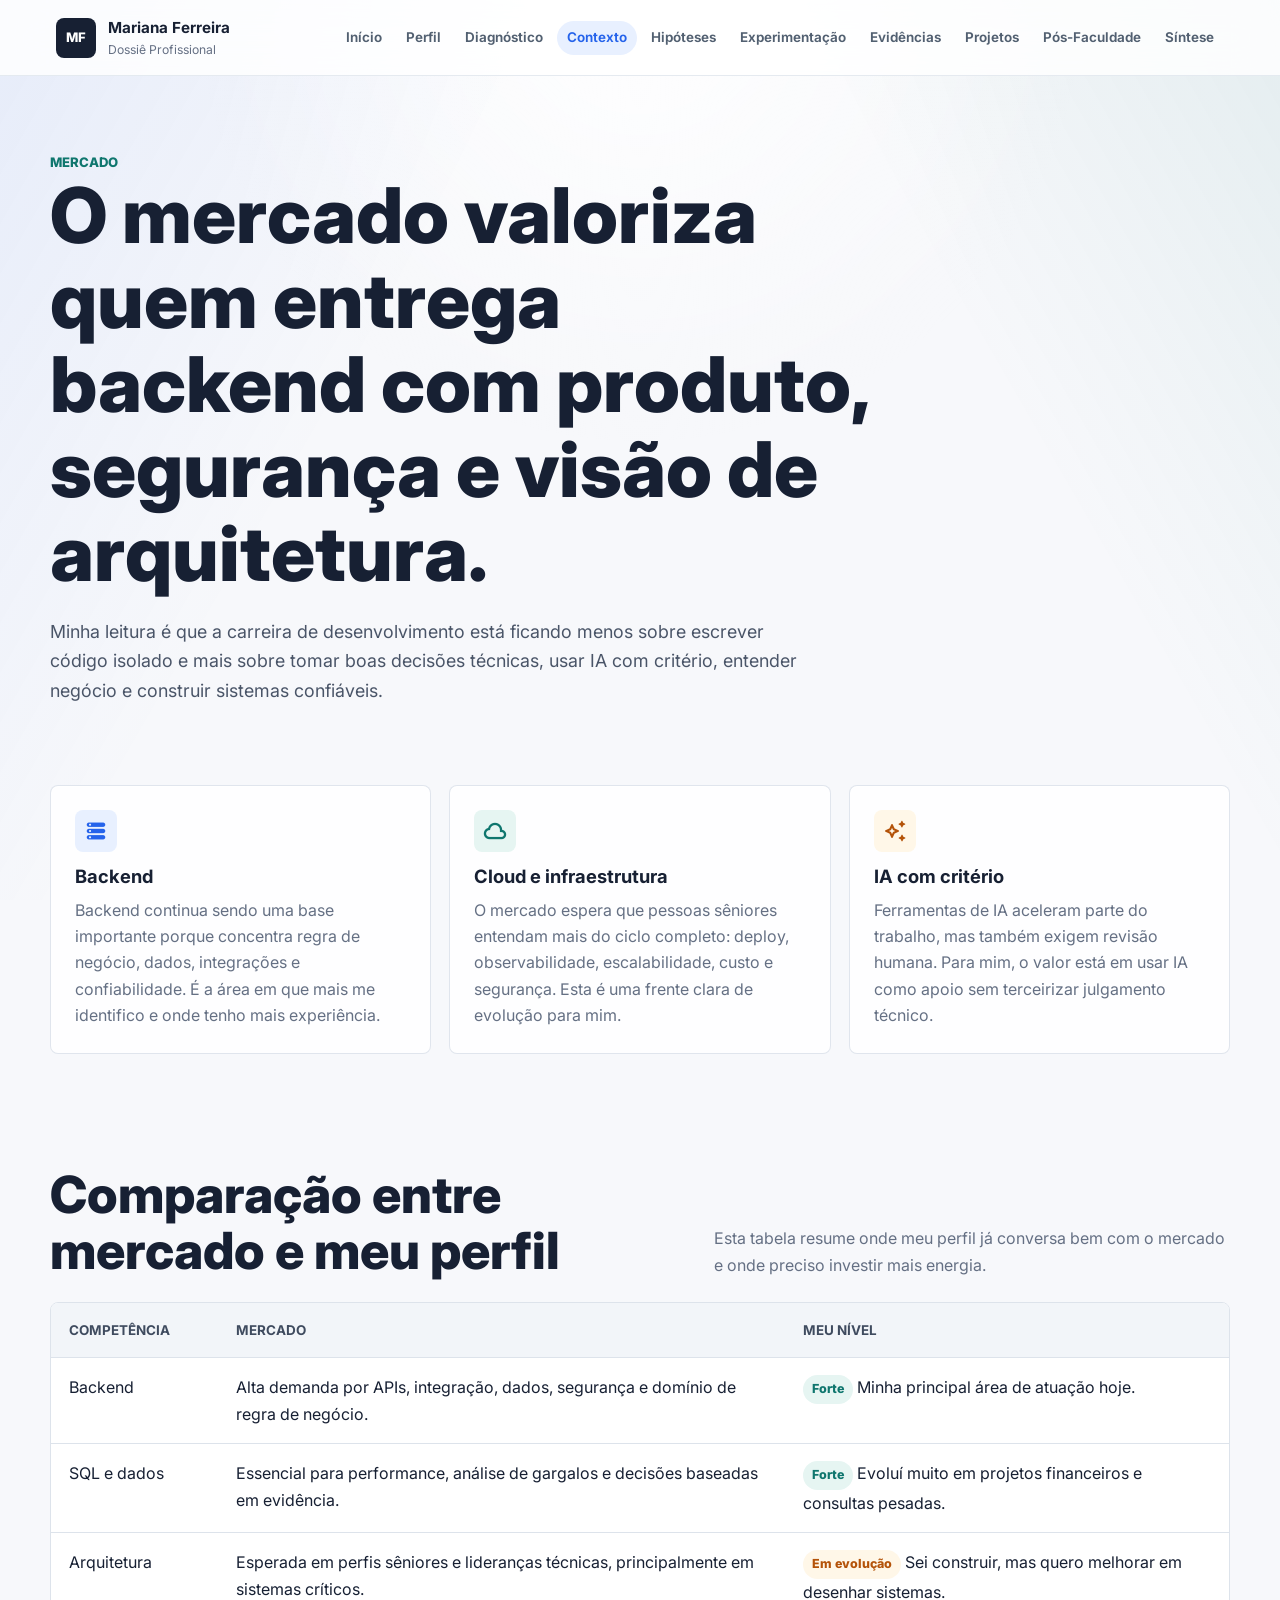
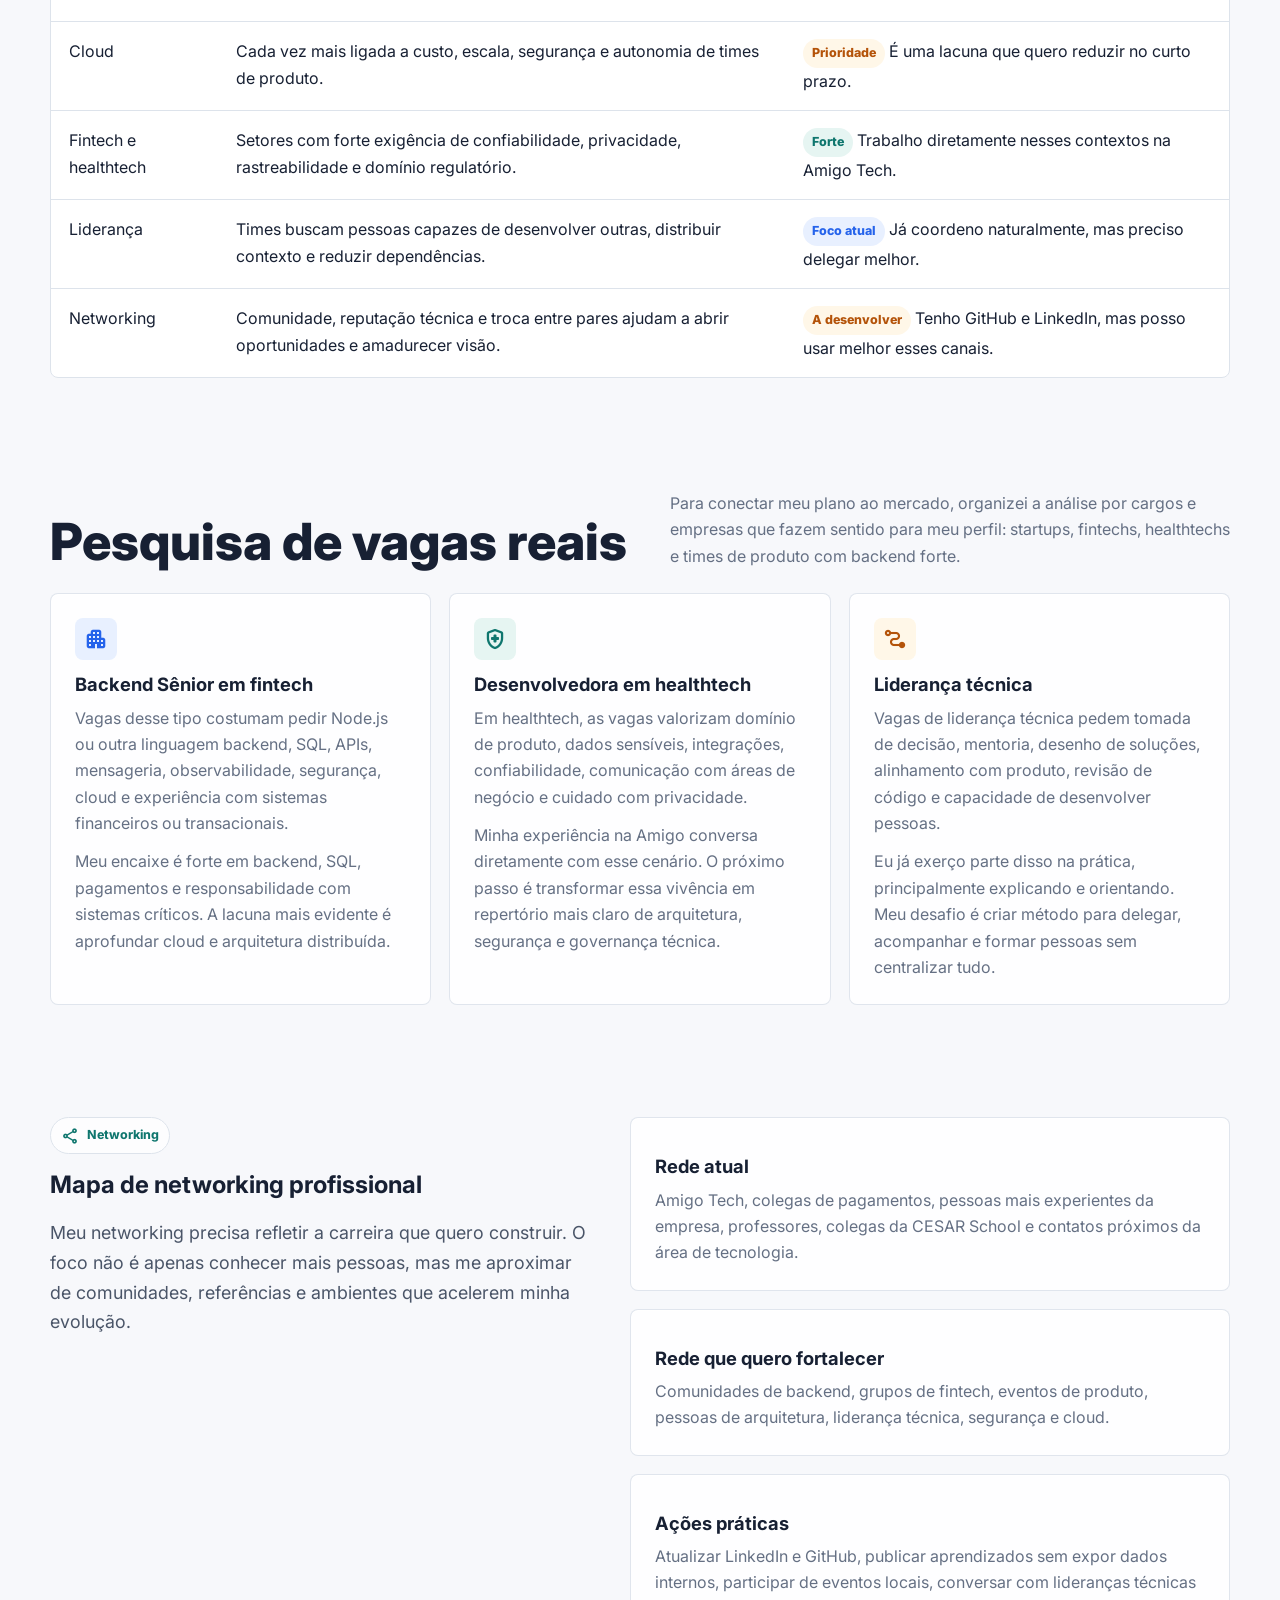
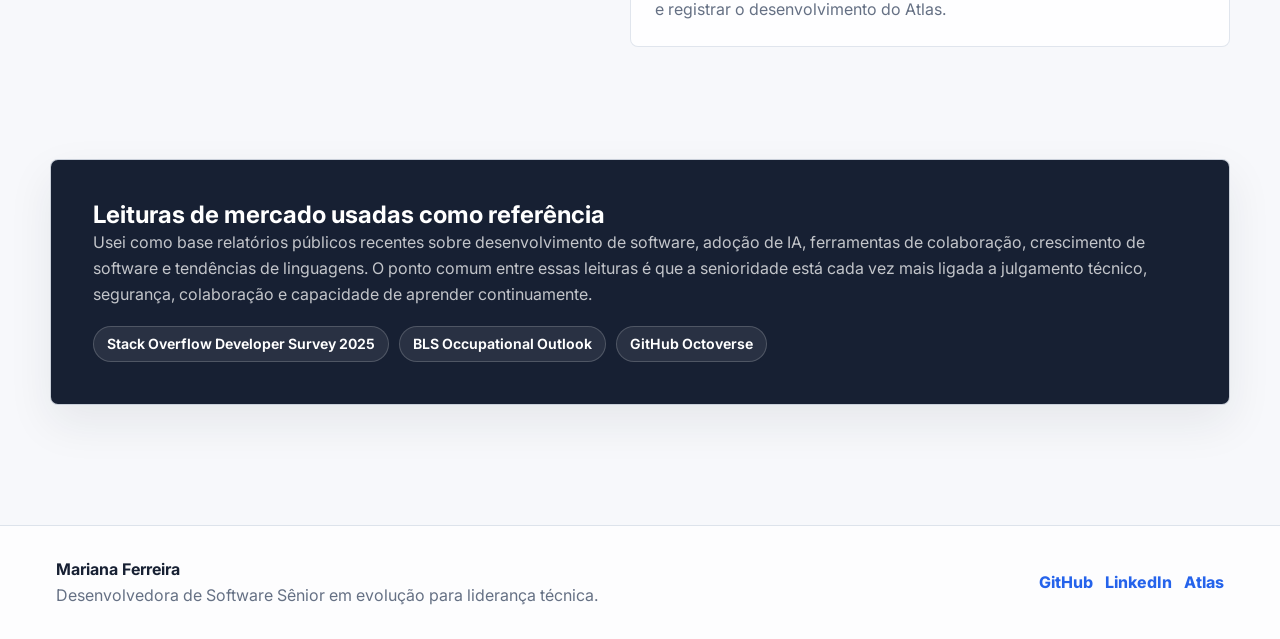
==== contexto.html @ 7edafbb2 "Mover dossie para raiz do repositorio" ====
<!DOCTYPE html>
<html lang="pt-BR">
<head>
  <meta charset="UTF-8">
  <meta name="viewport" content="width=device-width, initial-scale=1.0">
  <title>Contexto e Empregabilidade | Mariana Ferreira</title>
  <link rel="preconnect" href="https://fonts.googleapis.com">
  <link rel="preconnect" href="https://fonts.gstatic.com" crossorigin>
  <link href="https://fonts.googleapis.com/css2?family=Inter:wght@400;500;600;700;800;900&family=Material+Symbols+Rounded:opsz,wght,FILL,GRAD@20..48,400..700,0..1,0&display=swap" rel="stylesheet">
  <link rel="stylesheet" href="css/style.css">
</head>
<body>
  <header class="site-header" data-site-header></header>
  <main class="page">
    <section class="page-hero">
      <div class="container">
        <span class="kicker">Mercado</span>
        <h1>O mercado valoriza quem entrega backend com produto, segurança e visão de arquitetura.</h1>
        <p class="lead">Minha leitura é que a carreira de desenvolvimento está ficando menos sobre escrever código isolado e mais sobre tomar boas decisões técnicas, usar IA com critério, entender negócio e construir sistemas confiáveis.</p>
      </div>
    </section>

    <section class="section">
      <div class="container grid three">
        <article class="card reveal">
          <span class="icon"><span class="material-symbols-rounded">storage</span></span>
          <h3>Backend</h3>
          <p>Backend continua sendo uma base importante porque concentra regra de negócio, dados, integrações e confiabilidade. É a área em que mais me identifico e onde tenho mais experiência.</p>
        </article>
        <article class="card reveal">
          <span class="icon green"><span class="material-symbols-rounded">cloud</span></span>
          <h3>Cloud e infraestrutura</h3>
          <p>O mercado espera que pessoas sêniores entendam mais do ciclo completo: deploy, observabilidade, escalabilidade, custo e segurança. Esta é uma frente clara de evolução para mim.</p>
        </article>
        <article class="card reveal">
          <span class="icon amber"><span class="material-symbols-rounded">auto_awesome</span></span>
          <h3>IA com critério</h3>
          <p>Ferramentas de IA aceleram parte do trabalho, mas também exigem revisão humana. Para mim, o valor está em usar IA como apoio sem terceirizar julgamento técnico.</p>
        </article>
      </div>
    </section>

    <section class="section">
      <div class="container">
        <div class="section-header reveal">
          <h2>Comparação entre mercado e meu perfil</h2>
          <p>Esta tabela resume onde meu perfil já conversa bem com o mercado e onde preciso investir mais energia.</p>
        </div>
        <div class="table-wrap reveal">
          <table>
            <thead>
              <tr>
                <th>Competência</th>
                <th>Mercado</th>
                <th>Meu nível</th>
              </tr>
            </thead>
            <tbody>
              <tr>
                <td>Backend</td>
                <td>Alta demanda por APIs, integração, dados, segurança e domínio de regra de negócio.</td>
                <td><span class="level">Forte</span> Minha principal área de atuação hoje.</td>
              </tr>
              <tr>
                <td>SQL e dados</td>
                <td>Essencial para performance, análise de gargalos e decisões baseadas em evidência.</td>
                <td><span class="level">Forte</span> Evoluí muito em projetos financeiros e consultas pesadas.</td>
              </tr>
              <tr>
                <td>Arquitetura</td>
                <td>Esperada em perfis sêniores e lideranças técnicas, principalmente em sistemas críticos.</td>
                <td><span class="level growth">Em evolução</span> Sei construir, mas quero melhorar em desenhar sistemas.</td>
              </tr>
              <tr>
                <td>Cloud</td>
                <td>Cada vez mais ligada a custo, escala, segurança e autonomia de times de produto.</td>
                <td><span class="level growth">Prioridade</span> É uma lacuna que quero reduzir no curto prazo.</td>
              </tr>
              <tr>
                <td>Fintech e healthtech</td>
                <td>Setores com forte exigência de confiabilidade, privacidade, rastreabilidade e domínio regulatório.</td>
                <td><span class="level">Forte</span> Trabalho diretamente nesses contextos na Amigo Tech.</td>
              </tr>
              <tr>
                <td>Liderança</td>
                <td>Times buscam pessoas capazes de desenvolver outras, distribuir contexto e reduzir dependências.</td>
                <td><span class="level focus">Foco atual</span> Já coordeno naturalmente, mas preciso delegar melhor.</td>
              </tr>
              <tr>
                <td>Networking</td>
                <td>Comunidade, reputação técnica e troca entre pares ajudam a abrir oportunidades e amadurecer visão.</td>
                <td><span class="level growth">A desenvolver</span> Tenho GitHub e LinkedIn, mas posso usar melhor esses canais.</td>
              </tr>
            </tbody>
          </table>
        </div>
      </div>
    </section>

    <section class="section">
      <div class="container">
        <div class="section-header reveal">
          <h2>Pesquisa de vagas reais</h2>
          <p>Para conectar meu plano ao mercado, organizei a análise por cargos e empresas que fazem sentido para meu perfil: startups, fintechs, healthtechs e times de produto com backend forte.</p>
        </div>
        <div class="grid three">
          <article class="card reveal">
            <span class="icon"><span class="material-symbols-rounded">apartment</span></span>
            <h3>Backend Sênior em fintech</h3>
            <p>Vagas desse tipo costumam pedir Node.js ou outra linguagem backend, SQL, APIs, mensageria, observabilidade, segurança, cloud e experiência com sistemas financeiros ou transacionais.</p>
            <p>Meu encaixe é forte em backend, SQL, pagamentos e responsabilidade com sistemas críticos. A lacuna mais evidente é aprofundar cloud e arquitetura distribuída.</p>
          </article>
          <article class="card reveal">
            <span class="icon green"><span class="material-symbols-rounded">health_and_safety</span></span>
            <h3>Desenvolvedora em healthtech</h3>
            <p>Em healthtech, as vagas valorizam domínio de produto, dados sensíveis, integrações, confiabilidade, comunicação com áreas de negócio e cuidado com privacidade.</p>
            <p>Minha experiência na Amigo conversa diretamente com esse cenário. O próximo passo é transformar essa vivência em repertório mais claro de arquitetura, segurança e governança técnica.</p>
          </article>
          <article class="card reveal">
            <span class="icon amber"><span class="material-symbols-rounded">conversion_path</span></span>
            <h3>Liderança técnica</h3>
            <p>Vagas de liderança técnica pedem tomada de decisão, mentoria, desenho de soluções, alinhamento com produto, revisão de código e capacidade de desenvolver pessoas.</p>
            <p>Eu já exerço parte disso na prática, principalmente explicando e orientando. Meu desafio é criar método para delegar, acompanhar e formar pessoas sem centralizar tudo.</p>
          </article>
        </div>
      </div>
    </section>

    <section class="section">
      <div class="container split">
        <div class="reveal">
          <span class="eyebrow"><span class="material-symbols-rounded">share</span> Networking</span>
          <h2>Mapa de networking profissional</h2>
          <p class="hero-copy">Meu networking precisa refletir a carreira que quero construir. O foco não é apenas conhecer mais pessoas, mas me aproximar de comunidades, referências e ambientes que acelerem minha evolução.</p>
        </div>
        <div class="grid">
          <article class="card reveal">
            <h3>Rede atual</h3>
            <p>Amigo Tech, colegas de pagamentos, pessoas mais experientes da empresa, professores, colegas da CESAR School e contatos próximos da área de tecnologia.</p>
          </article>
          <article class="card reveal">
            <h3>Rede que quero fortalecer</h3>
            <p>Comunidades de backend, grupos de fintech, eventos de produto, pessoas de arquitetura, liderança técnica, segurança e cloud.</p>
          </article>
          <article class="card reveal">
            <h3>Ações práticas</h3>
            <p>Atualizar LinkedIn e GitHub, publicar aprendizados sem expor dados internos, participar de eventos locais, conversar com lideranças técnicas e registrar o desenvolvimento do Atlas.</p>
          </article>
        </div>
      </div>
    </section>

    <section class="section">
      <div class="container feature-band reveal">
        <h2>Leituras de mercado usadas como referência</h2>
        <p>Usei como base relatórios públicos recentes sobre desenvolvimento de software, adoção de IA, ferramentas de colaboração, crescimento de software e tendências de linguagens. O ponto comum entre essas leituras é que a senioridade está cada vez mais ligada a julgamento técnico, segurança, colaboração e capacidade de aprender continuamente.</p>
        <div class="chips">
          <span class="chip">Stack Overflow Developer Survey 2025</span>
          <span class="chip">BLS Occupational Outlook</span>
          <span class="chip">GitHub Octoverse</span>
        </div>
      </div>
    </section>
  </main>
  <footer class="site-footer" data-site-footer></footer>
  <script src="js/main.js"></script>
</body>
</html>
---- css/style.css ----
:root {
  --bg: #f7f8fb;
  --surface: #ffffff;
  --surface-soft: #eef4f8;
  --text: #172033;
  --muted: #657084;
  --line: #dde3eb;
  --primary: #2563eb;
  --primary-quiet: #e8f0ff;
  --green: #0f766e;
  --green-quiet: #e6f5f2;
  --rose: #be123c;
  --rose-quiet: #fff1f3;
  --amber: #b45309;
  --amber-quiet: #fff7e8;
  --shadow: 0 18px 45px rgba(23, 32, 51, 0.08);
  --shadow-soft: 0 10px 30px rgba(23, 32, 51, 0.06);
  --radius: 8px;
  --radius-sm: 6px;
  --container: 1180px;
}

* {
  box-sizing: border-box;
}

html {
  scroll-behavior: smooth;
}

body {
  margin: 0;
  background: var(--bg);
  color: var(--text);
  font-family: "Inter", system-ui, -apple-system, BlinkMacSystemFont, "Segoe UI", sans-serif;
  font-size: 16px;
  line-height: 1.65;
}

body::before {
  content: "";
  position: fixed;
  inset: 0;
  z-index: -1;
  background:
    linear-gradient(120deg, rgba(37, 99, 235, 0.08), transparent 32%),
    linear-gradient(240deg, rgba(15, 118, 110, 0.08), transparent 28%),
    radial-gradient(circle at 50% 0, rgba(255, 255, 255, 0.9), transparent 40%);
}

a {
  color: inherit;
  text-decoration: none;
}

img {
  display: block;
  max-width: 100%;
}

p {
  margin: 0;
  color: var(--muted);
}

h1,
h2,
h3,
h4 {
  margin: 0;
  line-height: 1.1;
  letter-spacing: 0;
}

.material-symbols-rounded {
  font-variation-settings: "FILL" 0, "wght" 500, "GRAD" 0, "opsz" 24;
}

.site-header {
  position: fixed;
  top: 0;
  left: 0;
  right: 0;
  z-index: 20;
  display: flex;
  align-items: center;
  justify-content: space-between;
  gap: 24px;
  min-height: 76px;
  padding: 14px clamp(20px, 5vw, 56px);
  background: rgba(255, 255, 255, 0.82);
  border-bottom: 1px solid rgba(221, 227, 235, 0.75);
  backdrop-filter: blur(20px);
}

.brand {
  display: inline-flex;
  align-items: center;
  gap: 12px;
  min-width: max-content;
}

.brand-mark {
  display: grid;
  place-items: center;
  width: 40px;
  height: 40px;
  border-radius: var(--radius);
  background: #172033;
  color: #ffffff;
  font-weight: 800;
  font-size: 0.82rem;
}

.brand strong,
.brand small {
  display: block;
}

.brand strong {
  font-size: 0.95rem;
}

.brand small {
  color: var(--muted);
  font-size: 0.76rem;
}

.site-nav {
  display: flex;
  align-items: center;
  justify-content: flex-end;
  gap: 4px;
  flex-wrap: wrap;
}

.site-nav a {
  display: inline-flex;
  align-items: center;
  min-height: 34px;
  padding: 0 10px;
  border-radius: 999px;
  color: #526071;
  font-size: 0.84rem;
  font-weight: 650;
  transition: background 180ms ease, color 180ms ease, transform 180ms ease;
}

.site-nav a:hover {
  background: var(--surface-soft);
  color: var(--text);
  transform: translateY(-1px);
}

.site-nav a.active {
  background: var(--primary-quiet);
  color: var(--primary);
}

.nav-toggle {
  display: none;
  width: 42px;
  height: 42px;
  border: 1px solid var(--line);
  border-radius: var(--radius);
  background: var(--surface);
  color: var(--text);
}

.page {
  padding-top: 76px;
}

.container {
  width: min(100% - 40px, var(--container));
  margin: 0 auto;
}

.hero {
  padding: 52px 0 34px;
}

.hero-grid {
  display: grid;
  grid-template-columns: minmax(0, 1.08fr) minmax(320px, 0.72fr);
  align-items: center;
  gap: 64px;
}

.eyebrow {
  display: inline-flex;
  align-items: center;
  gap: 8px;
  width: fit-content;
  margin-bottom: 18px;
  padding: 7px 10px;
  border: 1px solid var(--line);
  border-radius: 999px;
  background: rgba(255, 255, 255, 0.7);
  color: var(--green);
  font-size: 0.78rem;
  font-weight: 750;
}

.eyebrow .material-symbols-rounded {
  font-size: 18px;
}

.hero h1,
.page-hero h1 {
  max-width: 840px;
  color: var(--text);
  font-size: clamp(2.8rem, 6vw, 5.9rem);
  font-weight: 830;
}

.hero h1 span,
.page-hero h1 span {
  color: var(--primary);
}

.hero .home-title {
  max-width: 720px;
  font-size: clamp(4.5rem, 8.2vw, 7.5rem);
  line-height: 0.9;
}

.hero-subtitle {
  max-width: 720px;
  margin-top: 20px;
  color: var(--text);
  font-size: clamp(1.55rem, 3vw, 2.55rem);
  font-weight: 780;
  line-height: 1.14;
}

.hero-copy,
.page-hero .lead {
  max-width: 760px;
  margin-top: 20px;
  color: #4a5568;
  font-size: 1.12rem;
}

.hero-actions,
.action-row {
  display: flex;
  flex-wrap: wrap;
  gap: 12px;
  margin-top: 24px;
}

.button {
  display: inline-flex;
  align-items: center;
  justify-content: center;
  gap: 8px;
  min-height: 44px;
  padding: 0 16px;
  border: 1px solid var(--line);
  border-radius: var(--radius);
  background: var(--surface);
  color: var(--text);
  font-weight: 760;
  transition: transform 180ms ease, box-shadow 180ms ease, background 180ms ease;
}

.button:hover {
  transform: translateY(-2px);
  box-shadow: var(--shadow-soft);
}

.button.primary {
  border-color: var(--text);
  background: var(--text);
  color: #ffffff;
}

.photo-card {
  position: relative;
  overflow: hidden;
  min-height: 420px;
  border: 1px solid rgba(221, 227, 235, 0.9);
  border-radius: var(--radius);
  background:
    linear-gradient(145deg, rgba(23, 32, 51, 0.72), rgba(37, 99, 235, 0.26)),
    url("../assets/img/portrait-placeholder.svg") center/cover;
  box-shadow: var(--shadow);
}

.photo-card::after {
  content: "";
  position: absolute;
  inset: 18px;
  border: 1px solid rgba(255, 255, 255, 0.18);
  border-radius: var(--radius);
}

.photo-card-content {
  position: absolute;
  inset: auto 22px 22px;
  z-index: 2;
  padding: 18px;
  border-radius: var(--radius);
  background: rgba(255, 255, 255, 0.94);
  backdrop-filter: blur(16px);
}

.photo-card-content strong {
  display: block;
  font-size: 1.35rem;
}

.photo-card-content span {
  color: var(--muted);
}

.section {
  padding: 56px 0;
}

.section.compact {
  padding: 36px 0;
}

.section-header {
  display: flex;
  align-items: end;
  justify-content: space-between;
  gap: 28px;
  margin-bottom: 24px;
}

.section-header h2,
.page-hero h2 {
  font-size: clamp(2rem, 4vw, 3.5rem);
  font-weight: 820;
}

.section-header p {
  max-width: 560px;
}

.grid {
  display: grid;
  gap: 18px;
}

.grid.two {
  grid-template-columns: repeat(2, minmax(0, 1fr));
}

.grid.three {
  grid-template-columns: repeat(3, minmax(0, 1fr));
}

.grid.four {
  grid-template-columns: repeat(4, minmax(0, 1fr));
}

.card {
  padding: 24px;
  border: 1px solid rgba(221, 227, 235, 0.9);
  border-radius: var(--radius);
  background: rgba(255, 255, 255, 0.86);
  box-shadow: 0 1px 0 rgba(255, 255, 255, 0.9) inset;
  transition: transform 180ms ease, box-shadow 180ms ease, border-color 180ms ease;
}

.card:hover {
  transform: translateY(-3px);
  border-color: #cbd5e1;
  box-shadow: var(--shadow-soft);
}

.card h3 {
  margin-top: 14px;
  margin-bottom: 10px;
  font-size: 1.15rem;
}

.card p + p {
  margin-top: 12px;
}

.icon {
  display: grid;
  place-items: center;
  width: 42px;
  height: 42px;
  border-radius: var(--radius);
  background: var(--primary-quiet);
  color: var(--primary);
}

.icon.green {
  background: var(--green-quiet);
  color: var(--green);
}

.icon.rose {
  background: var(--rose-quiet);
  color: var(--rose);
}

.icon.amber {
  background: var(--amber-quiet);
  color: var(--amber);
}

.chips,
.meta-list {
  display: flex;
  flex-wrap: wrap;
  gap: 10px;
  margin-top: 18px;
}

.chip,
.meta-list span {
  display: inline-flex;
  align-items: center;
  min-height: 36px;
  padding: 0 13px;
  border: 1px solid var(--line);
  border-radius: 999px;
  background: rgba(255, 255, 255, 0.78);
  color: #4d596c;
  font-size: 0.88rem;
  font-weight: 650;
}

.feature-band {
  padding: 42px;
  border: 1px solid rgba(221, 227, 235, 0.9);
  border-radius: var(--radius);
  background: #172033;
  color: #ffffff;
  box-shadow: var(--shadow);
}

.feature-band p {
  color: rgba(255, 255, 255, 0.74);
}

.feature-band .chip {
  border-color: rgba(255, 255, 255, 0.18);
  background: rgba(255, 255, 255, 0.08);
  color: #ffffff;
}

.split {
  display: grid;
  grid-template-columns: minmax(0, 0.95fr) minmax(0, 1.05fr);
  gap: 38px;
  align-items: start;
}

.page-hero {
  padding: 72px 0 24px;
}

.synthesis-hero {
  padding: 56px 0 18px;
}

.synthesis-hero-grid {
  display: grid;
  grid-template-columns: minmax(0, 1.04fr) minmax(320px, 0.62fr);
  align-items: center;
  gap: 64px;
}

.synthesis-hero h1 {
  max-width: 800px;
  font-size: clamp(3.4rem, 6.1vw, 6.6rem);
}

.synthesis-panel {
  padding: 28px;
  border: 1px solid rgba(221, 227, 235, 0.95);
  border-radius: var(--radius);
  background: rgba(255, 255, 255, 0.88);
  box-shadow: var(--shadow);
}

.synthesis-quote {
  margin-top: 20px;
  color: var(--text);
  font-size: 1.35rem;
  font-weight: 780;
  line-height: 1.25;
}

.synthesis-steps {
  display: grid;
  gap: 14px;
  margin-top: 26px;
  padding-top: 22px;
  border-top: 1px solid var(--line);
}

.synthesis-steps div {
  padding-left: 14px;
  border-left: 3px solid var(--primary);
}

.synthesis-steps div:nth-child(2) {
  border-color: var(--green);
}

.synthesis-steps div:nth-child(3) {
  border-color: var(--amber);
}

.synthesis-steps small {
  display: block;
  color: var(--muted);
  font-size: 0.78rem;
  font-weight: 800;
  text-transform: uppercase;
}

.synthesis-steps strong {
  display: block;
  margin-top: 3px;
  font-size: 0.98rem;
  line-height: 1.35;
}

.page-hero .kicker {
  color: var(--green);
  font-size: 0.82rem;
  font-weight: 800;
  letter-spacing: 0;
  text-transform: uppercase;
}

.quote {
  padding: 28px;
  border-left: 4px solid var(--primary);
  border-radius: var(--radius);
  background: var(--surface);
  box-shadow: var(--shadow-soft);
  color: #364054;
  font-size: 1.08rem;
}

.timeline {
  position: relative;
  display: grid;
  gap: 18px;
}

.timeline::before {
  content: "";
  position: absolute;
  top: 8px;
  bottom: 8px;
  left: 20px;
  width: 2px;
  background: var(--line);
}

.timeline-item {
  position: relative;
  display: grid;
  grid-template-columns: 40px minmax(0, 1fr);
  gap: 18px;
}

.timeline-dot {
  z-index: 1;
  display: grid;
  place-items: center;
  width: 40px;
  height: 40px;
  border: 1px solid var(--line);
  border-radius: 999px;
  background: var(--surface);
  color: var(--primary);
}

.timeline-content {
  padding: 22px;
  border: 1px solid var(--line);
  border-radius: var(--radius);
  background: rgba(255, 255, 255, 0.84);
}

.timeline-content small {
  color: var(--green);
  font-weight: 800;
}

.timeline-content h3 {
  margin: 8px 0 8px;
}

.table-wrap {
  overflow-x: auto;
  border: 1px solid var(--line);
  border-radius: var(--radius);
  background: var(--surface);
}

table {
  width: 100%;
  border-collapse: collapse;
  min-width: 720px;
}

th,
td {
  padding: 16px 18px;
  border-bottom: 1px solid var(--line);
  text-align: left;
  vertical-align: top;
}

th {
  background: #f2f5f9;
  color: #3f4b5f;
  font-size: 0.84rem;
  text-transform: uppercase;
}

tr:last-child td {
  border-bottom: 0;
}

.level {
  display: inline-flex;
  align-items: center;
  padding: 4px 9px;
  border-radius: 999px;
  background: var(--green-quiet);
  color: var(--green);
  font-size: 0.78rem;
  font-weight: 800;
}

.level.growth {
  background: var(--amber-quiet);
  color: var(--amber);
}

.level.focus {
  background: var(--primary-quiet);
  color: var(--primary);
}

.accordion {
  display: grid;
  gap: 12px;
}

.accordion-item {
  border: 1px solid var(--line);
  border-radius: var(--radius);
  background: var(--surface);
}

.accordion button {
  display: flex;
  align-items: center;
  justify-content: space-between;
  width: 100%;
  padding: 18px 20px;
  border: 0;
  background: transparent;
  color: var(--text);
  cursor: pointer;
  font: inherit;
  font-weight: 780;
  text-align: left;
}

.accordion-panel {
  display: none;
  padding: 0 20px 20px;
}

.accordion-item.open .accordion-panel {
  display: block;
}

.accordion-item.open .material-symbols-rounded {
  transform: rotate(180deg);
}

.project-shot,
.evidence-slot {
  display: grid;
  place-items: center;
  min-height: 180px;
  margin-bottom: 18px;
  border: 1px dashed #bdc7d6;
  border-radius: var(--radius);
  background:
    linear-gradient(135deg, rgba(37, 99, 235, 0.08), rgba(15, 118, 110, 0.08)),
    #fbfcfe;
  color: #526071;
  text-align: center;
}

.project-shot .material-symbols-rounded,
.evidence-slot .material-symbols-rounded {
  display: block;
  margin-bottom: 8px;
  color: var(--primary);
  font-size: 34px;
}

.story {
  display: grid;
  gap: 22px;
  max-width: 860px;
  margin: 0 auto;
}

.story p {
  color: #364054;
  font-size: 1.12rem;
}

.story p:first-child::first-letter {
  float: left;
  margin: 9px 9px 0 0;
  color: var(--primary);
  font-size: 4.4rem;
  font-weight: 850;
  line-height: 0.78;
}

.site-footer {
  display: flex;
  align-items: center;
  justify-content: space-between;
  gap: 24px;
  margin-top: 64px;
  padding: 30px clamp(20px, 5vw, 56px);
  border-top: 1px solid var(--line);
  background: rgba(255, 255, 255, 0.72);
}

.footer-links {
  display: flex;
  flex-wrap: wrap;
  gap: 12px;
}

.footer-links a {
  color: var(--primary);
  font-weight: 760;
}

.reveal {
  opacity: 0;
  transform: translateY(14px);
  transition: opacity 520ms ease, transform 520ms ease;
}

.reveal.visible {
  opacity: 1;
  transform: translateY(0);
}

@media (max-width: 980px) {
  .site-header {
    align-items: flex-start;
  }

  .nav-toggle {
    display: inline-grid;
    place-items: center;
  }

  .site-nav {
    position: absolute;
    top: 66px;
    left: 20px;
    right: 20px;
    display: none;
    justify-content: flex-start;
    padding: 14px;
    border: 1px solid var(--line);
    border-radius: var(--radius);
    background: var(--surface);
    box-shadow: var(--shadow);
  }

  .site-nav.open {
    display: flex;
  }

  .hero-grid,
  .synthesis-hero-grid,
  .split,
  .grid.two,
  .grid.three,
  .grid.four {
    grid-template-columns: 1fr;
  }

  .photo-card {
    min-height: 380px;
  }

  .section-header,
  .site-footer {
    align-items: flex-start;
    flex-direction: column;
  }
}

@media (max-width: 640px) {
  .container {
    width: min(100% - 28px, var(--container));
  }

  .hero,
  .page-hero {
    padding-top: 46px;
  }

  .hero h1,
  .page-hero h1 {
    font-size: 2.6rem;
  }

  .synthesis-hero h1 {
    font-size: 2.8rem;
  }

  .hero .home-title {
    font-size: 4rem;
  }

  .hero-subtitle {
    font-size: 1.55rem;
  }

  .feature-band {
    padding: 26px;
  }

  .card,
  .timeline-content {
    padding: 20px;
  }
}
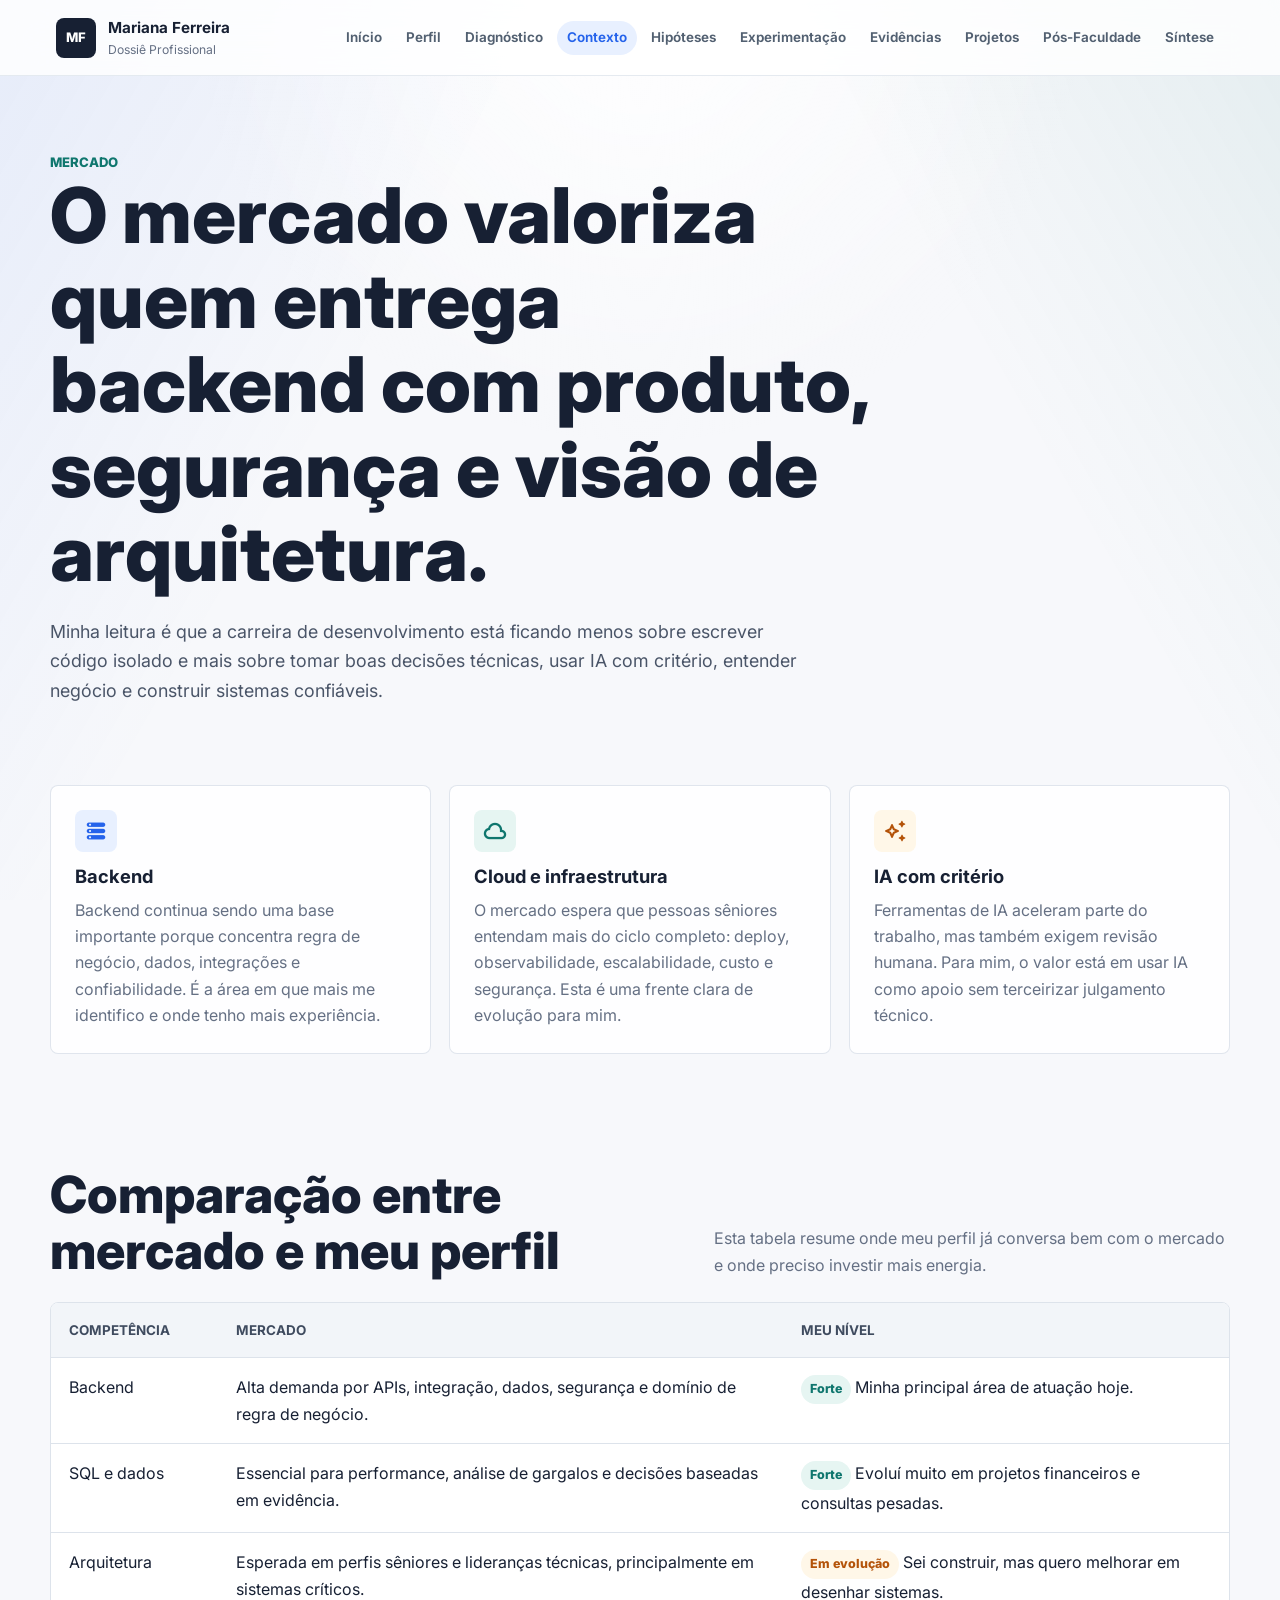
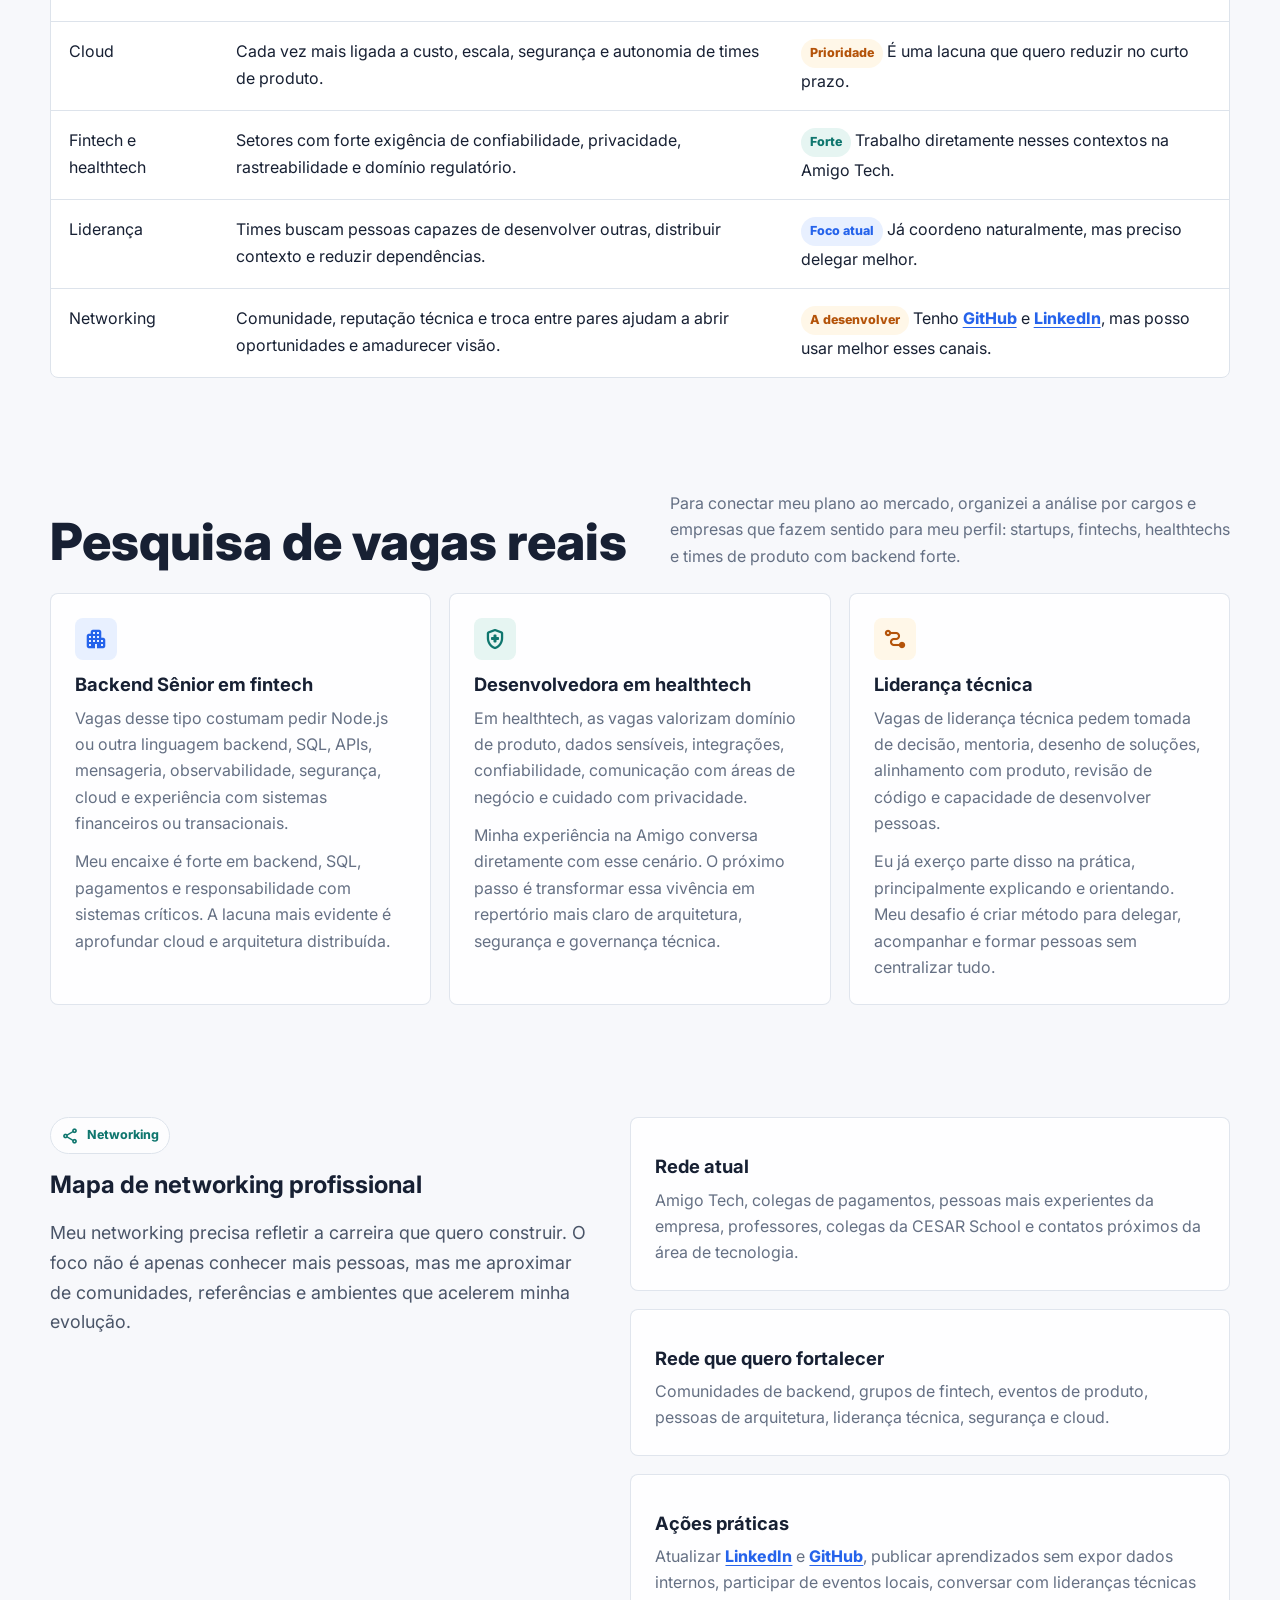
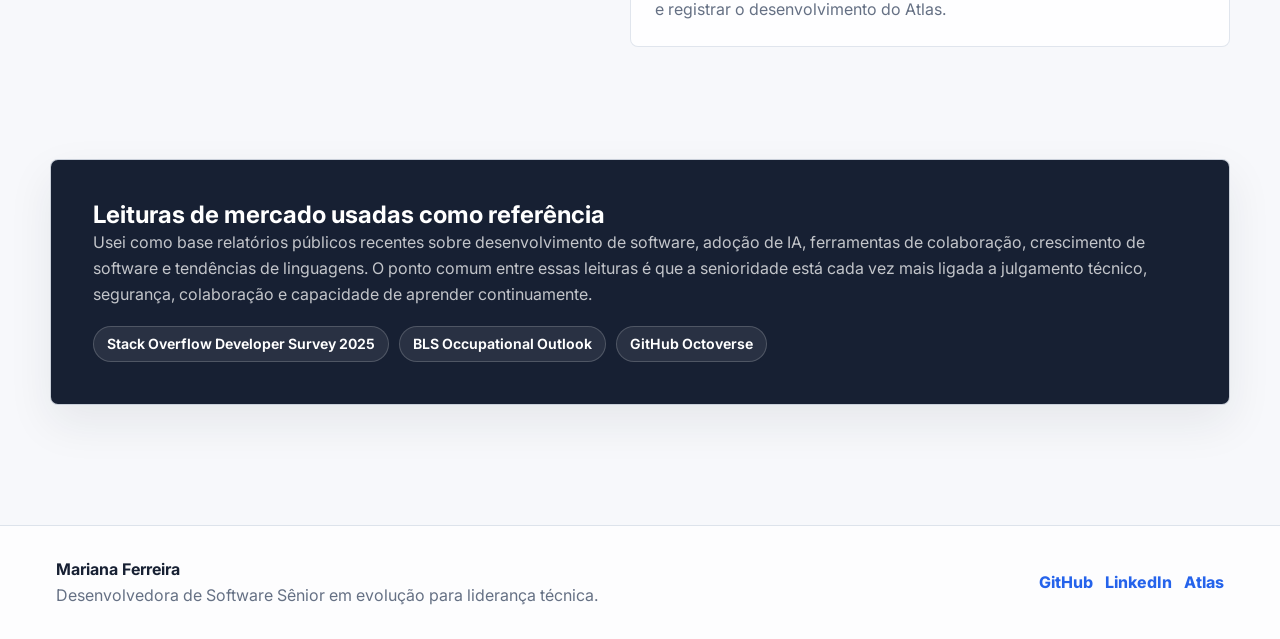
==== commit e3dedc96: "Atualizar links profissionais" ====
--- a/contexto.html
+++ b/contexto.html
@@ -89,7 +89,7 @@
               <tr>
                 <td>Networking</td>
                 <td>Comunidade, reputação técnica e troca entre pares ajudam a abrir oportunidades e amadurecer visão.</td>
-                <td><span class="level growth">A desenvolver</span> Tenho GitHub e LinkedIn, mas posso usar melhor esses canais.</td>
+                <td><span class="level growth">A desenvolver</span> Tenho <a class="text-link" href="https://github.com/mwndrly" target="_blank" rel="noopener noreferrer">GitHub</a> e <a class="text-link" href="https://www.linkedin.com/in/mwndrly/" target="_blank" rel="noopener noreferrer">LinkedIn</a>, mas posso usar melhor esses canais.</td>
               </tr>
             </tbody>
           </table>
@@ -144,7 +144,7 @@
           </article>
           <article class="card reveal">
             <h3>Ações práticas</h3>
-            <p>Atualizar LinkedIn e GitHub, publicar aprendizados sem expor dados internos, participar de eventos locais, conversar com lideranças técnicas e registrar o desenvolvimento do Atlas.</p>
+            <p>Atualizar <a class="text-link" href="https://www.linkedin.com/in/mwndrly/" target="_blank" rel="noopener noreferrer">LinkedIn</a> e <a class="text-link" href="https://github.com/mwndrly" target="_blank" rel="noopener noreferrer">GitHub</a>, publicar aprendizados sem expor dados internos, participar de eventos locais, conversar com lideranças técnicas e registrar o desenvolvimento do Atlas.</p>
           </article>
         </div>
       </div>
--- a/css/style.css
+++ b/css/style.css
@@ -53,6 +53,14 @@
   text-decoration: none;
 }
 
+.text-link {
+  color: var(--primary);
+  font-weight: 760;
+  text-decoration: underline;
+  text-decoration-thickness: 1px;
+  text-underline-offset: 3px;
+}
+
 img {
   display: block;
   max-width: 100%;
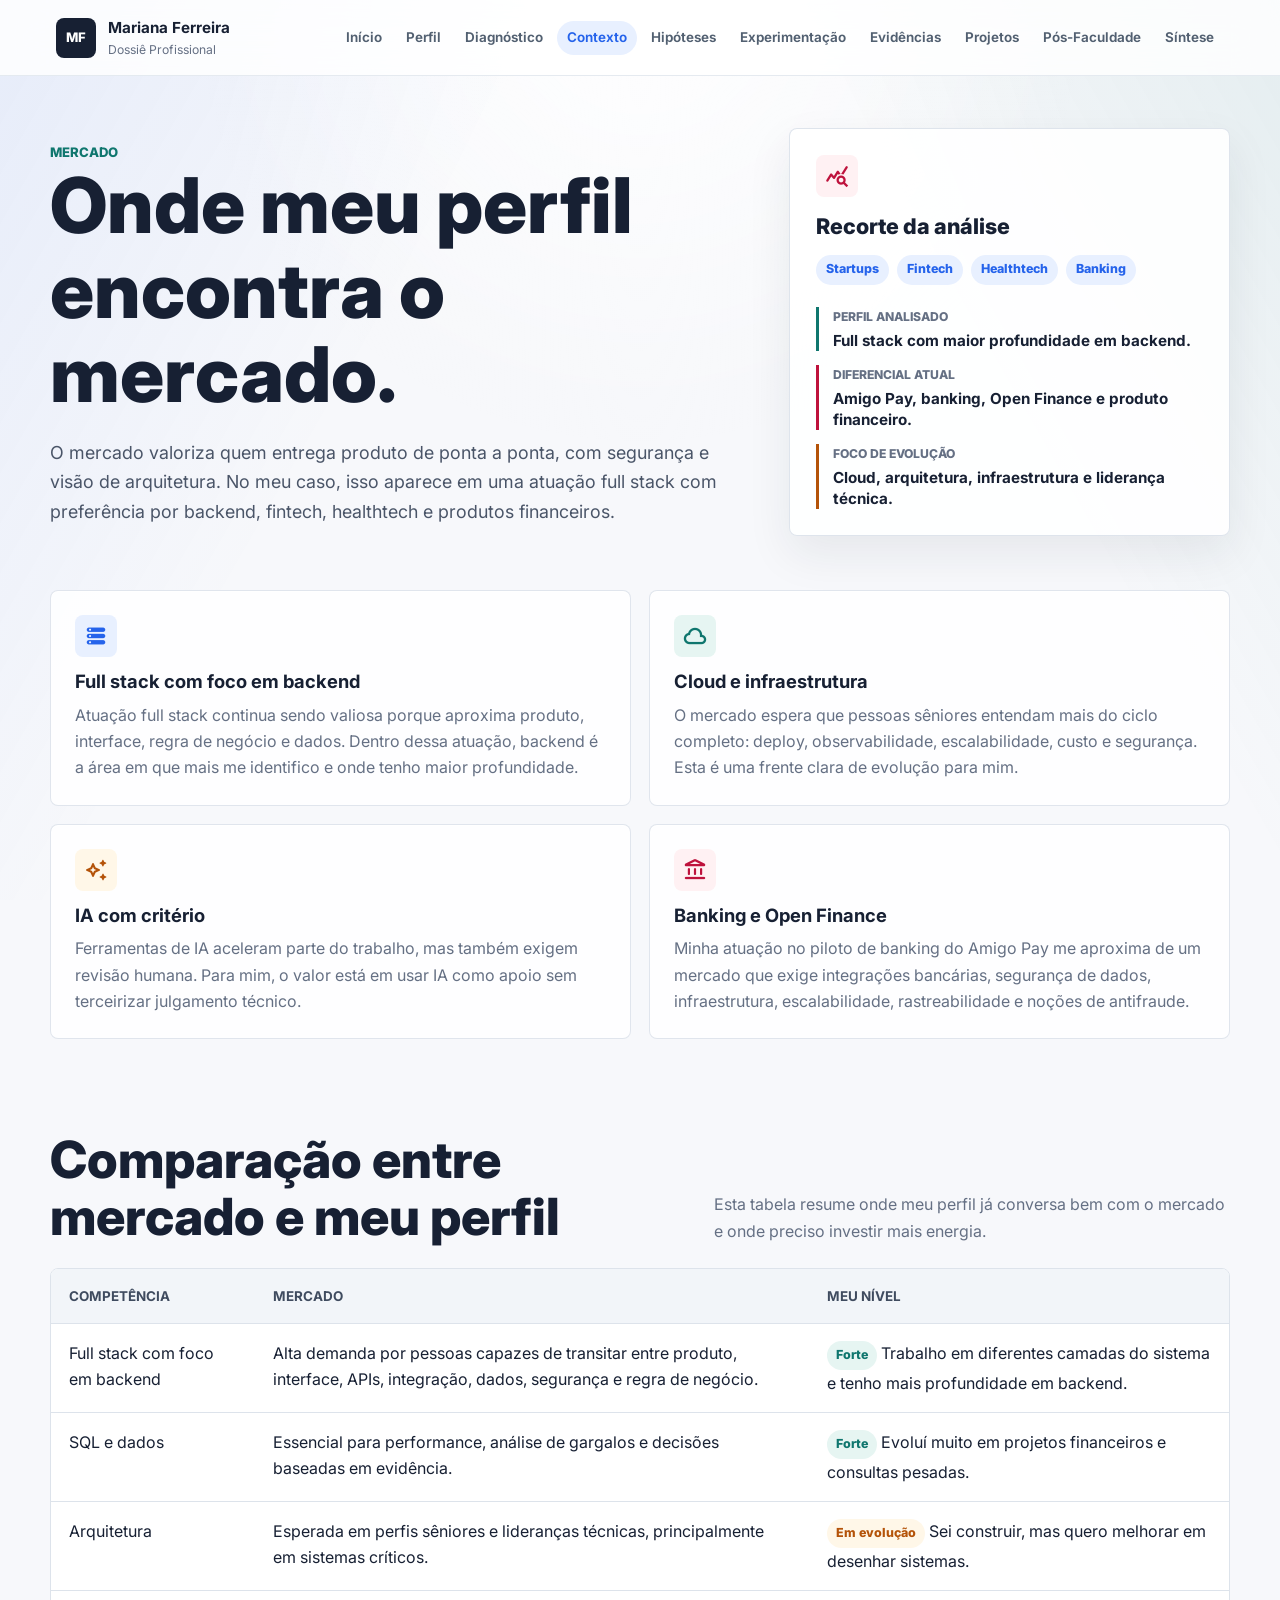
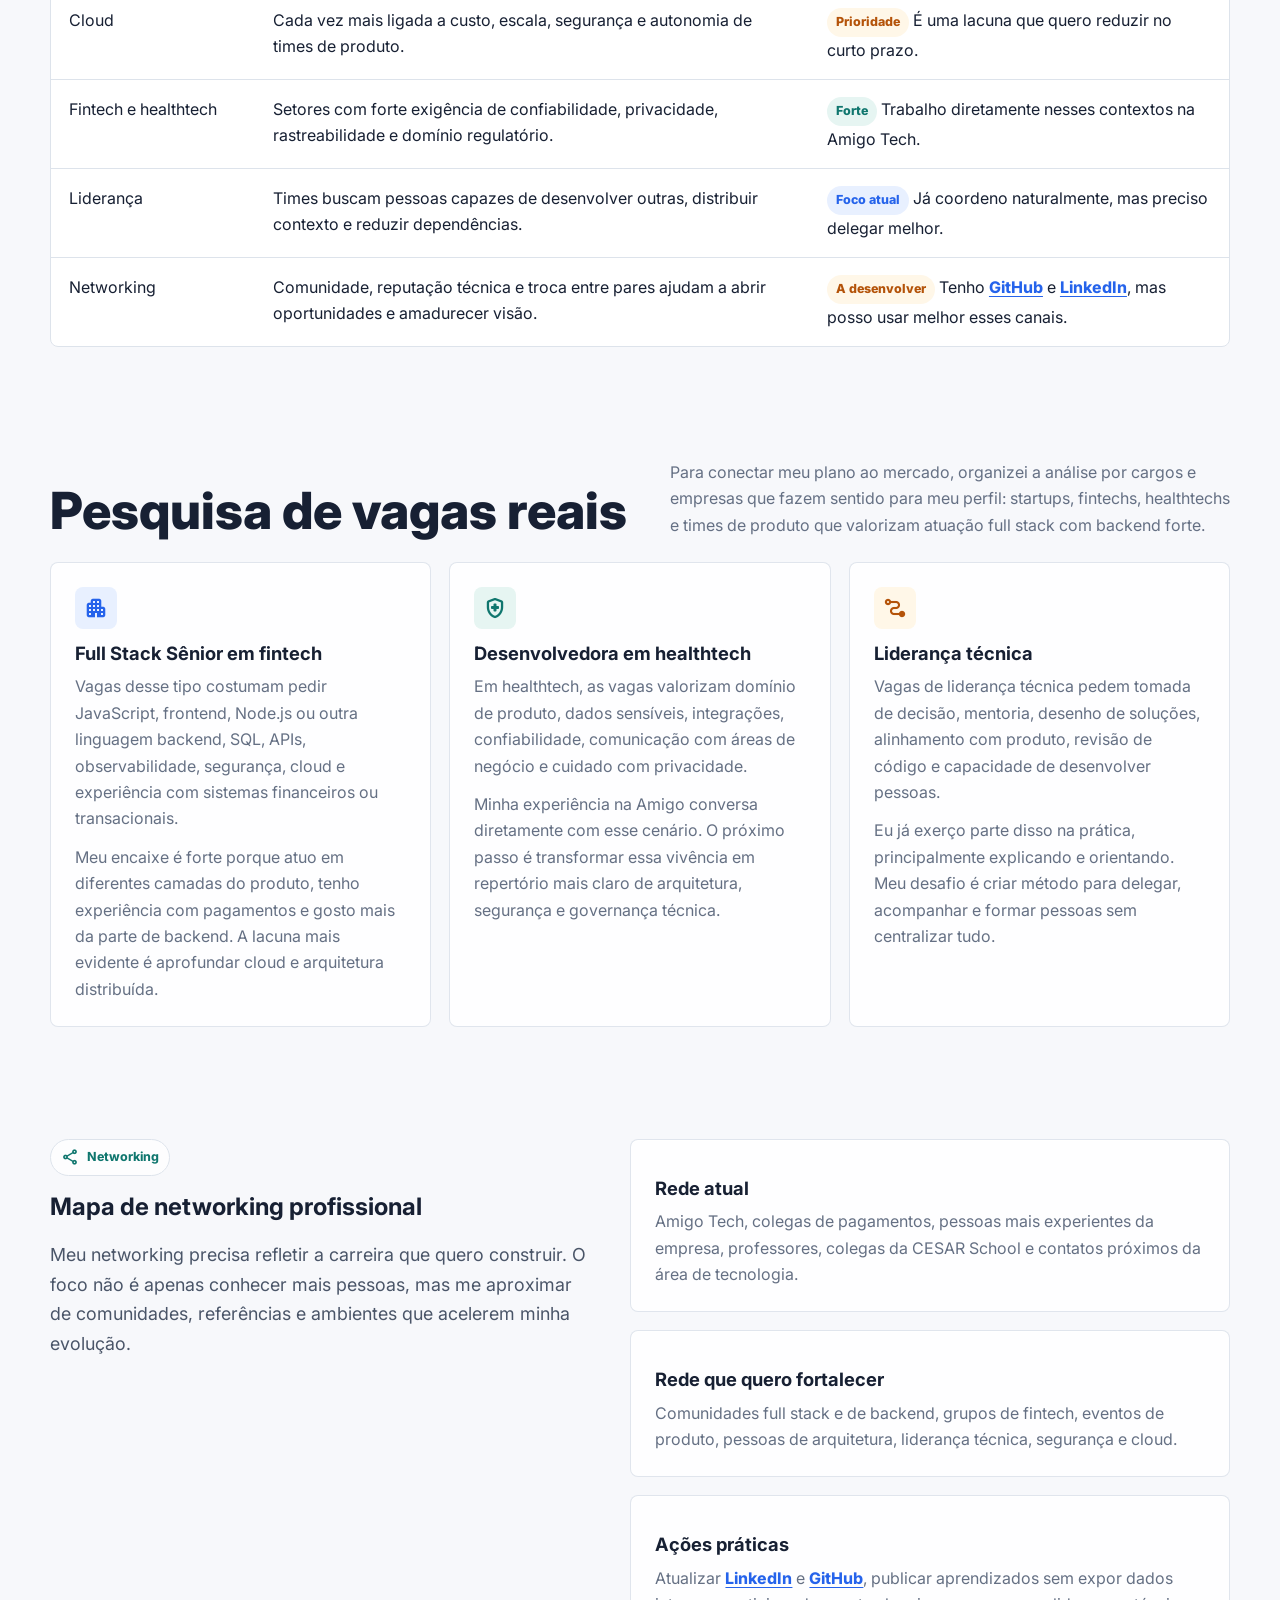
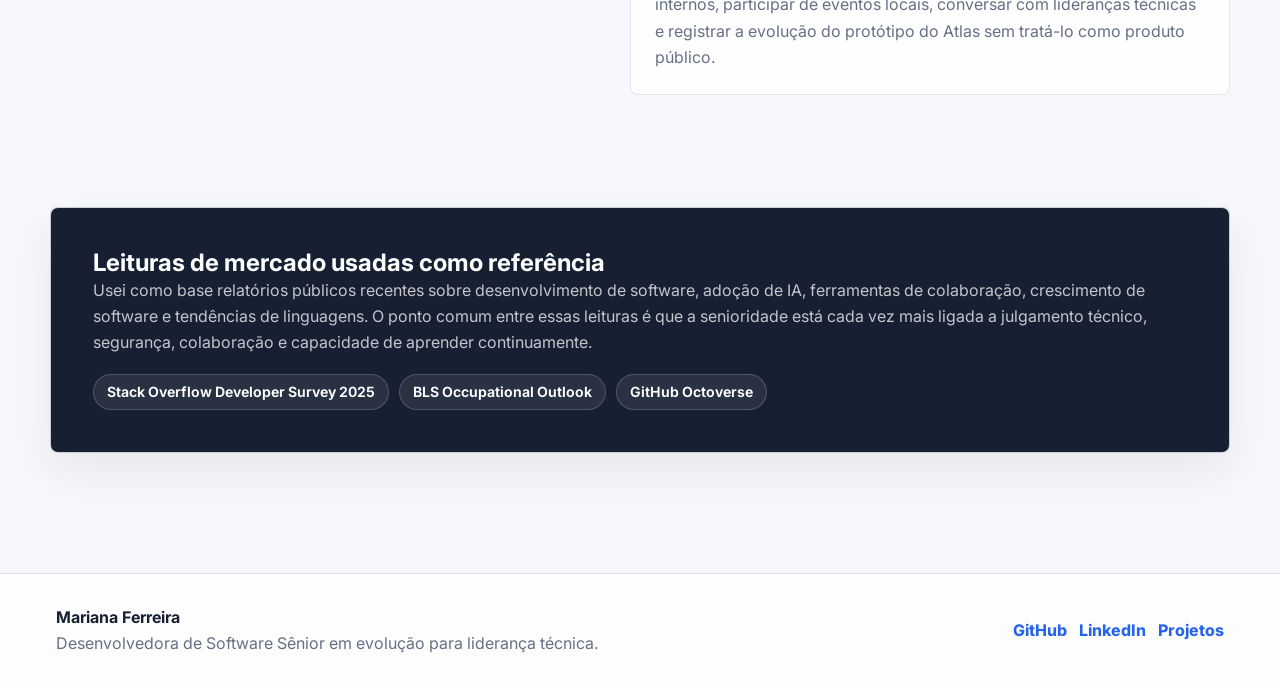
==== commit f9e6eb11: "fix: code improvements" ====
--- a/contexto.html
+++ b/contexto.html
@@ -12,20 +12,46 @@
 <body>
   <header class="site-header" data-site-header></header>
   <main class="page">
-    <section class="page-hero">
-      <div class="container">
-        <span class="kicker">Mercado</span>
-        <h1>O mercado valoriza quem entrega backend com produto, segurança e visão de arquitetura.</h1>
-        <p class="lead">Minha leitura é que a carreira de desenvolvimento está ficando menos sobre escrever código isolado e mais sobre tomar boas decisões técnicas, usar IA com critério, entender negócio e construir sistemas confiáveis.</p>
+    <section class="page-hero context-hero">
+      <div class="container context-hero-grid">
+        <div>
+          <span class="kicker">Mercado</span>
+          <h1>Onde meu perfil encontra o mercado.</h1>
+          <p class="lead">O mercado valoriza quem entrega produto de ponta a ponta, com segurança e visão de arquitetura. No meu caso, isso aparece em uma atuação full stack com preferência por backend, fintech, healthtech e produtos financeiros.</p>
+        </div>
+        <aside class="context-panel reveal" aria-label="Resumo de contexto e empregabilidade">
+          <span class="icon rose"><span class="material-symbols-rounded">query_stats</span></span>
+          <h2>Recorte da análise</h2>
+          <div class="context-tags">
+            <span>Startups</span>
+            <span>Fintech</span>
+            <span>Healthtech</span>
+            <span>Banking</span>
+          </div>
+          <div class="context-list">
+            <div>
+              <small>Perfil analisado</small>
+              <strong>Full stack com maior profundidade em backend.</strong>
+            </div>
+            <div>
+              <small>Diferencial atual</small>
+              <strong>Amigo Pay, banking, Open Finance e produto financeiro.</strong>
+            </div>
+            <div>
+              <small>Foco de evolução</small>
+              <strong>Cloud, arquitetura, infraestrutura e liderança técnica.</strong>
+            </div>
+          </div>
+        </aside>
       </div>
     </section>
 
-    <section class="section">
-      <div class="container grid three">
+    <section class="section compact">
+      <div class="container grid two">
         <article class="card reveal">
           <span class="icon"><span class="material-symbols-rounded">storage</span></span>
-          <h3>Backend</h3>
-          <p>Backend continua sendo uma base importante porque concentra regra de negócio, dados, integrações e confiabilidade. É a área em que mais me identifico e onde tenho mais experiência.</p>
+          <h3>Full stack com foco em backend</h3>
+          <p>Atuação full stack continua sendo valiosa porque aproxima produto, interface, regra de negócio e dados. Dentro dessa atuação, backend é a área em que mais me identifico e onde tenho maior profundidade.</p>
         </article>
         <article class="card reveal">
           <span class="icon green"><span class="material-symbols-rounded">cloud</span></span>
@@ -36,6 +62,11 @@
           <span class="icon amber"><span class="material-symbols-rounded">auto_awesome</span></span>
           <h3>IA com critério</h3>
           <p>Ferramentas de IA aceleram parte do trabalho, mas também exigem revisão humana. Para mim, o valor está em usar IA como apoio sem terceirizar julgamento técnico.</p>
+        </article>
+        <article class="card reveal">
+          <span class="icon rose"><span class="material-symbols-rounded">account_balance</span></span>
+          <h3>Banking e Open Finance</h3>
+          <p>Minha atuação no piloto de banking do Amigo Pay me aproxima de um mercado que exige integrações bancárias, segurança de dados, infraestrutura, escalabilidade, rastreabilidade e noções de antifraude.</p>
         </article>
       </div>
     </section>
@@ -57,9 +88,9 @@
             </thead>
             <tbody>
               <tr>
-                <td>Backend</td>
-                <td>Alta demanda por APIs, integração, dados, segurança e domínio de regra de negócio.</td>
-                <td><span class="level">Forte</span> Minha principal área de atuação hoje.</td>
+                <td>Full stack com foco em backend</td>
+                <td>Alta demanda por pessoas capazes de transitar entre produto, interface, APIs, integração, dados, segurança e regra de negócio.</td>
+                <td><span class="level">Forte</span> Trabalho em diferentes camadas do sistema e tenho mais profundidade em backend.</td>
               </tr>
               <tr>
                 <td>SQL e dados</td>
@@ -101,14 +132,14 @@
       <div class="container">
         <div class="section-header reveal">
           <h2>Pesquisa de vagas reais</h2>
-          <p>Para conectar meu plano ao mercado, organizei a análise por cargos e empresas que fazem sentido para meu perfil: startups, fintechs, healthtechs e times de produto com backend forte.</p>
+          <p>Para conectar meu plano ao mercado, organizei a análise por cargos e empresas que fazem sentido para meu perfil: startups, fintechs, healthtechs e times de produto que valorizam atuação full stack com backend forte.</p>
         </div>
         <div class="grid three">
           <article class="card reveal">
             <span class="icon"><span class="material-symbols-rounded">apartment</span></span>
-            <h3>Backend Sênior em fintech</h3>
-            <p>Vagas desse tipo costumam pedir Node.js ou outra linguagem backend, SQL, APIs, mensageria, observabilidade, segurança, cloud e experiência com sistemas financeiros ou transacionais.</p>
-            <p>Meu encaixe é forte em backend, SQL, pagamentos e responsabilidade com sistemas críticos. A lacuna mais evidente é aprofundar cloud e arquitetura distribuída.</p>
+            <h3>Full Stack Sênior em fintech</h3>
+            <p>Vagas desse tipo costumam pedir JavaScript, frontend, Node.js ou outra linguagem backend, SQL, APIs, observabilidade, segurança, cloud e experiência com sistemas financeiros ou transacionais.</p>
+            <p>Meu encaixe é forte porque atuo em diferentes camadas do produto, tenho experiência com pagamentos e gosto mais da parte de backend. A lacuna mais evidente é aprofundar cloud e arquitetura distribuída.</p>
           </article>
           <article class="card reveal">
             <span class="icon green"><span class="material-symbols-rounded">health_and_safety</span></span>
@@ -140,11 +171,11 @@
           </article>
           <article class="card reveal">
             <h3>Rede que quero fortalecer</h3>
-            <p>Comunidades de backend, grupos de fintech, eventos de produto, pessoas de arquitetura, liderança técnica, segurança e cloud.</p>
+            <p>Comunidades full stack e de backend, grupos de fintech, eventos de produto, pessoas de arquitetura, liderança técnica, segurança e cloud.</p>
           </article>
           <article class="card reveal">
             <h3>Ações práticas</h3>
-            <p>Atualizar <a class="text-link" href="https://www.linkedin.com/in/mwndrly/" target="_blank" rel="noopener noreferrer">LinkedIn</a> e <a class="text-link" href="https://github.com/mwndrly" target="_blank" rel="noopener noreferrer">GitHub</a>, publicar aprendizados sem expor dados internos, participar de eventos locais, conversar com lideranças técnicas e registrar o desenvolvimento do Atlas.</p>
+            <p>Atualizar <a class="text-link" href="https://www.linkedin.com/in/mwndrly/" target="_blank" rel="noopener noreferrer">LinkedIn</a> e <a class="text-link" href="https://github.com/mwndrly" target="_blank" rel="noopener noreferrer">GitHub</a>, publicar aprendizados sem expor dados internos, participar de eventos locais, conversar com lideranças técnicas e registrar a evolução do protótipo do Atlas sem tratá-lo como produto público.</p>
           </article>
         </div>
       </div>
--- a/css/style.css
+++ b/css/style.css
@@ -291,8 +291,8 @@
   border: 1px solid rgba(221, 227, 235, 0.9);
   border-radius: var(--radius);
   background:
-    linear-gradient(145deg, rgba(23, 32, 51, 0.72), rgba(37, 99, 235, 0.26)),
-    url("../assets/img/portrait-placeholder.svg") center/cover;
+    linear-gradient(180deg, rgba(23, 32, 51, 0.02) 35%, rgba(23, 32, 51, 0.36) 100%),
+    url("../assets/img/mariana-ferreira.jpg") center 42%/cover;
   box-shadow: var(--shadow);
 }
 
@@ -300,27 +300,35 @@
   content: "";
   position: absolute;
   inset: 18px;
-  border: 1px solid rgba(255, 255, 255, 0.18);
+  border: 1px solid rgba(255, 255, 255, 0.34);
   border-radius: var(--radius);
 }
 
 .photo-card-content {
   position: absolute;
-  inset: auto 22px 22px;
+  left: 22px;
+  right: auto;
+  bottom: 22px;
   z-index: 2;
-  padding: 18px;
-  border-radius: var(--radius);
-  background: rgba(255, 255, 255, 0.94);
-  backdrop-filter: blur(16px);
+  width: fit-content;
+  max-width: calc(100% - 44px);
+  padding: 12px 14px;
+  border-radius: var(--radius);
+  background: rgba(255, 255, 255, 0.9);
+  backdrop-filter: blur(14px);
 }
 
 .photo-card-content strong {
   display: block;
-  font-size: 1.35rem;
+  font-size: 1rem;
+  line-height: 1.15;
 }
 
 .photo-card-content span {
   color: var(--muted);
+  font-size: 0.82rem;
+  line-height: 1.3;
+  white-space: nowrap;
 }
 
 .section {
@@ -533,6 +541,147 @@
   display: block;
   margin-top: 3px;
   font-size: 0.98rem;
+  line-height: 1.35;
+}
+
+.diagnostic-hero {
+  padding: 52px 0 18px;
+}
+
+.diagnostic-hero-grid {
+  display: grid;
+  grid-template-columns: minmax(0, 1fr) minmax(300px, 0.56fr);
+  align-items: center;
+  gap: 62px;
+}
+
+.diagnostic-hero h1 {
+  max-width: 840px;
+  font-size: clamp(3.25rem, 5.8vw, 6.2rem);
+}
+
+.diagnostic-panel {
+  padding: 26px;
+  border: 1px solid rgba(221, 227, 235, 0.95);
+  border-radius: var(--radius);
+  background: rgba(255, 255, 255, 0.88);
+  box-shadow: var(--shadow);
+}
+
+.diagnostic-panel h2 {
+  margin-top: 18px;
+  font-size: 1.35rem;
+}
+
+.diagnostic-list {
+  display: grid;
+  gap: 14px;
+  margin-top: 22px;
+}
+
+.diagnostic-list div {
+  padding: 14px;
+  border: 1px solid var(--line);
+  border-radius: var(--radius-sm);
+  background: rgba(248, 250, 252, 0.78);
+}
+
+.diagnostic-list small {
+  display: block;
+  color: var(--green);
+  font-size: 0.76rem;
+  font-weight: 800;
+  text-transform: uppercase;
+}
+
+.diagnostic-list strong {
+  display: block;
+  margin-top: 5px;
+  color: var(--text);
+  font-size: 0.95rem;
+  line-height: 1.35;
+}
+
+.context-hero {
+  padding: 52px 0 18px;
+}
+
+.context-hero-grid {
+  display: grid;
+  grid-template-columns: minmax(0, 0.98fr) minmax(320px, 0.64fr);
+  align-items: center;
+  gap: 64px;
+}
+
+.context-hero h1 {
+  max-width: 760px;
+  font-size: clamp(3.35rem, 6vw, 6.35rem);
+}
+
+.context-panel {
+  padding: 26px;
+  border: 1px solid rgba(221, 227, 235, 0.95);
+  border-radius: var(--radius);
+  background: rgba(255, 255, 255, 0.88);
+  box-shadow: var(--shadow);
+}
+
+.context-panel h2 {
+  margin-top: 18px;
+  font-size: 1.35rem;
+}
+
+.context-tags {
+  display: flex;
+  flex-wrap: wrap;
+  gap: 8px;
+  margin-top: 16px;
+}
+
+.context-tags span {
+  display: inline-flex;
+  align-items: center;
+  min-height: 30px;
+  padding: 0 10px;
+  border-radius: 999px;
+  background: var(--primary-quiet);
+  color: var(--primary);
+  font-size: 0.78rem;
+  font-weight: 800;
+}
+
+.context-list {
+  display: grid;
+  gap: 14px;
+  margin-top: 22px;
+}
+
+.context-list div {
+  padding-left: 14px;
+  border-left: 3px solid var(--green);
+}
+
+.context-list div:nth-child(2) {
+  border-color: var(--rose);
+}
+
+.context-list div:nth-child(3) {
+  border-color: var(--amber);
+}
+
+.context-list small {
+  display: block;
+  color: var(--muted);
+  font-size: 0.76rem;
+  font-weight: 800;
+  text-transform: uppercase;
+}
+
+.context-list strong {
+  display: block;
+  margin-top: 4px;
+  color: var(--text);
+  font-size: 0.95rem;
   line-height: 1.35;
 }
 
@@ -804,6 +953,8 @@
 
   .hero-grid,
   .synthesis-hero-grid,
+  .diagnostic-hero-grid,
+  .context-hero-grid,
   .split,
   .grid.two,
   .grid.three,
@@ -841,6 +992,14 @@
     font-size: 2.8rem;
   }
 
+  .diagnostic-hero h1 {
+    font-size: 2.8rem;
+  }
+
+  .context-hero h1 {
+    font-size: 2.8rem;
+  }
+
   .hero .home-title {
     font-size: 4rem;
   }
